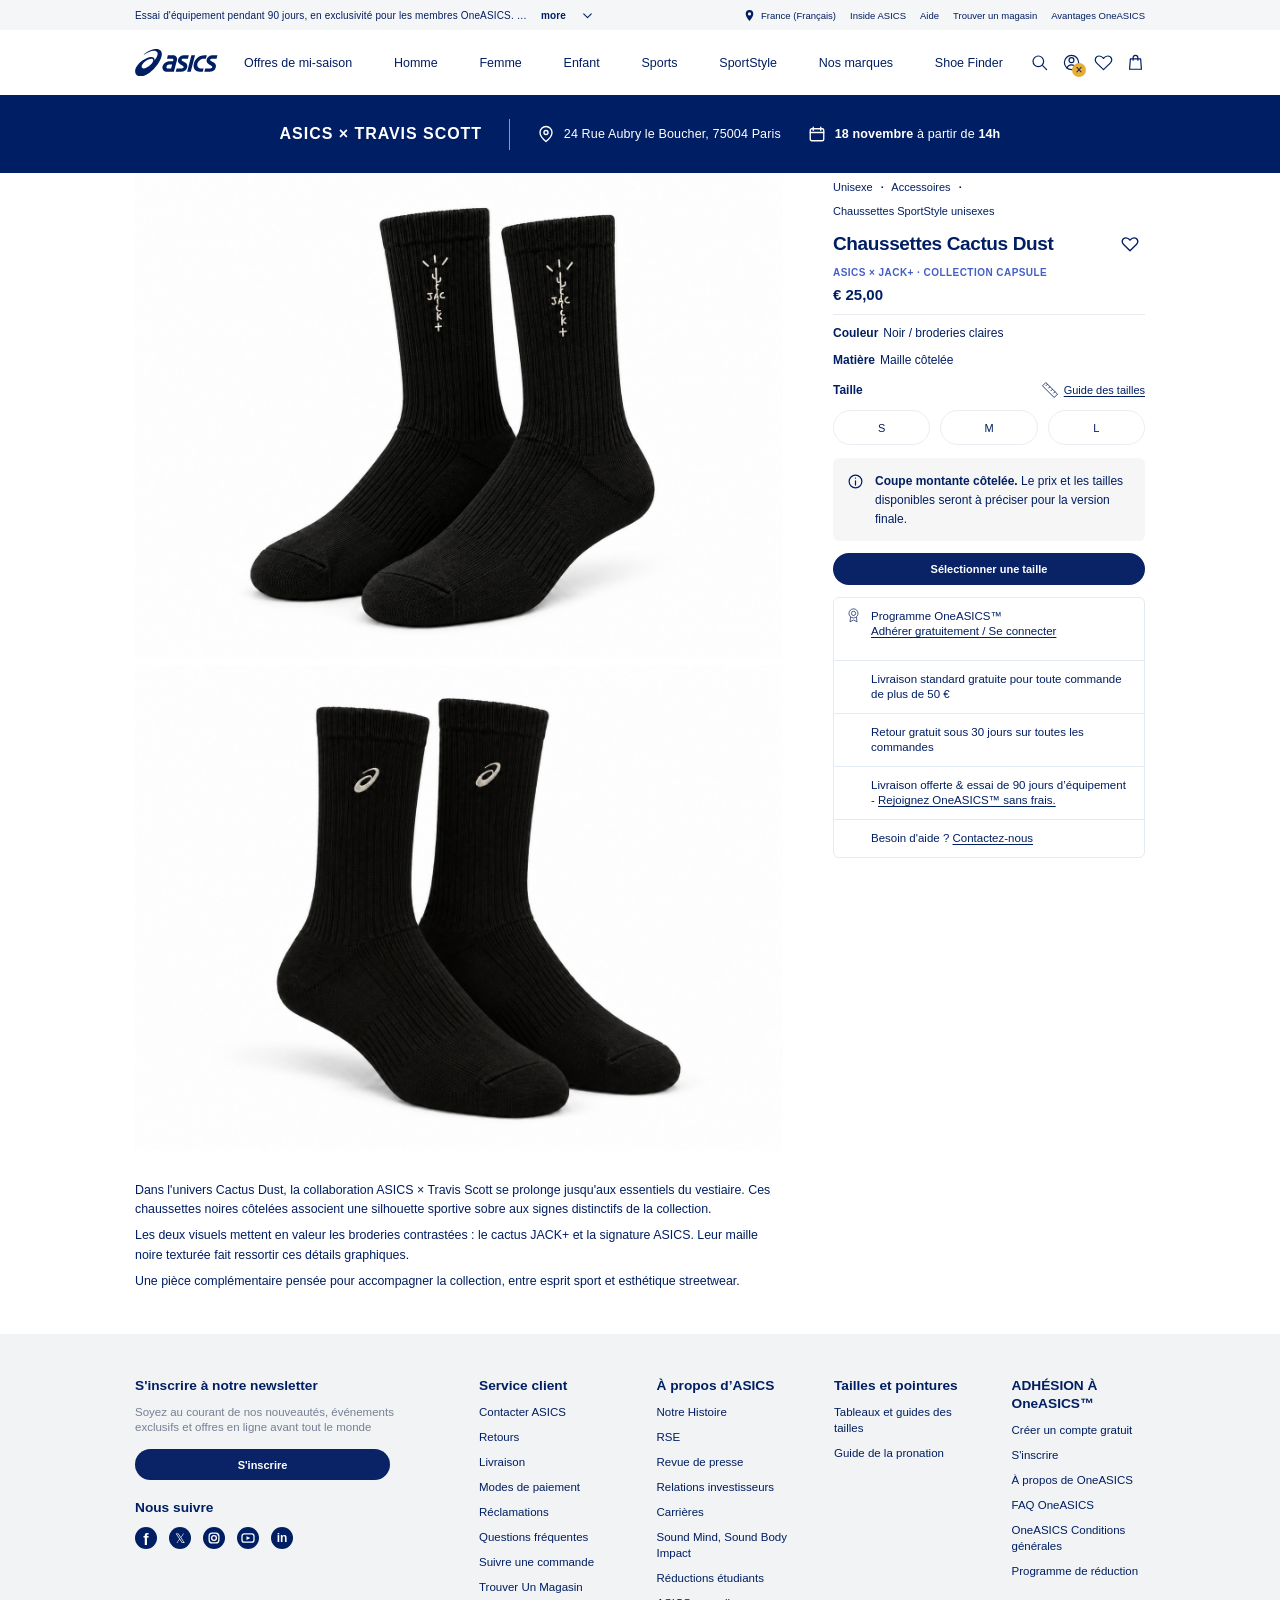
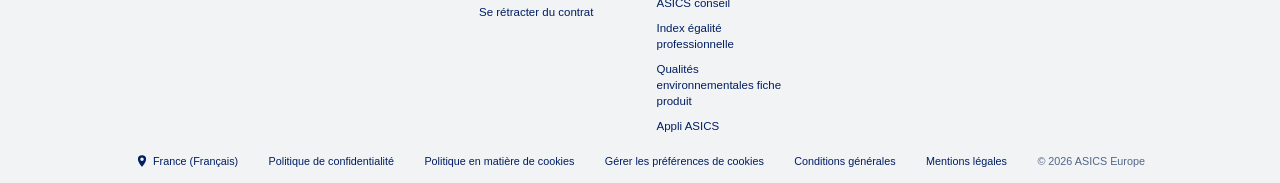
==== chaussettes.html @ 666a6834 "mise en ligne du site Asics X Travis Scott" ====
<!DOCTYPE html>
<html lang="fr">
<head>
  <meta charset="UTF-8">
  <meta name="viewport" content="width=device-width, initial-scale=1.0">
  <meta name="color-scheme" content="light">
  <title>Chaussettes Cactus Dust | ASICS x Travis Scott</title>
  <link rel="stylesheet" href="chaussettes.css">
</head>
<body>
  <!-- Barre d'informations superieure : volontairement non cliquable -->
  <div class="utility-bar">
    <div class="page-width utility-inner">
      <div class="utility-offer">
        <span class="utility-offer-text">Essai d'équipement pendant 90 jours, en exclusivité pour les membres OneASICS. G...</span>
        <strong>more</strong>
        <svg width="13" height="13" viewBox="0 0 24 24" fill="none" aria-hidden="true"><path d="m5 9 7 7 7-7" stroke="currentColor" stroke-width="2" stroke-linecap="round" stroke-linejoin="round"/></svg>
      </div>
      <div class="utility-right">
        <span class="utility-country">
          <svg viewBox="0 0 24 24" width="13" height="13" aria-hidden="true"><path fill="currentColor" d="M12 2a7 7 0 0 0-7 7c0 5 7 13 7 13s7-8 7-13a7 7 0 0 0-7-7Zm0 10a3 3 0 1 1 0-6 3 3 0 0 1 0 6Z"/></svg>
          France (Français)
        </span>
        <span>Inside ASICS</span>
        <span>Aide</span>
        <span>Trouver un magasin</span>
        <span>Avantages OneASICS</span>
      </div>
    </div>
  </div>

  <!-- Comme dans la page chaussure, seul le logo ASICS est cliquable. -->
  <header class="site-header">
    <div class="page-width header-inner">
      <a href="index.html" class="brand-logo" aria-label="ASICS - Retour a l'accueil">
        <svg xmlns="http://www.w3.org/2000/svg" width="97" height="32" fill="none" viewBox="0 0 97 32" class="asics-logo" aria-hidden="true"><path fill="#001E63" d="M10.103 22.696c-1.827 0-2.704-1.404-2.247-3.029.946-3.365 7.03-8.353 11.172-8.353 3.025 0 2.795 2.702 1.025 5.007l-.982 1.085c-3.511 3.447-6.77 5.29-8.968 5.29M24.918 0C19.627.003 13.8 3.237 10.144 6.3l.288.419C16.11 2.74 23.99.152 26.164 4.033c1.146 2.048-.801 6.183-3.542 9.451.657-1.444.223-4.214-3.6-4.214C12.664 9.27.155 17.69.155 26.3.154 29.75 2.546 32 6.49 32c10.555 0 24.875-17.297 24.875-25.986C31.365 2.946 29.599 0 24.918 0M38.508 22.694c-.614 0-1.125-.215-1.444-.605-.335-.41-.434-.992-.274-1.592.35-1.304 1.754-2.325 3.198-2.325h3.397l-1.212 4.522zm9.767-13.562c-.974-1.194-2.546-1.728-3.672-1.728h-6.175L37.38 11.31h5.822l.559.06c.005 0 .536.06.827.46.242.33.276.824.103 1.469l-.276 1.029H40.75c-3.159 0-7.56 2.264-8.54 5.922-.489 1.824-.06 3.404.888 4.566.941 1.152 2.715 1.787 4.633 1.787h3.396v.001h4.318l3.517-13.12c.584-2.185-.05-3.572-.685-4.35M90.686 7.403c-1.67 0-3.222.494-4.485 1.429-1.275.944-1.978 2.078-2.397 3.64-.907 3.39 1.756 5.025 3.898 6.184 1.535.83 2.86 1.548 2.576 2.61-.205.763-.537 1.429-2.425 1.429h-5.766l-1.047 3.907h6.381c1.713 0 3.291-.356 4.564-1.331 1.275-.982 1.995-2.347 2.441-4.013.425-1.586.137-3.099-.883-4.232-.85-.945-2.075-1.606-3.155-2.189-1.381-.743-2.682-1.444-2.455-2.296.14-.513.651-1.231 1.766-1.231h5.605l1.05-3.907zM57.226 7.403c-1.671 0-3.223.494-4.485 1.429-1.276.944-1.977 2.078-2.398 3.64-.908 3.39 1.757 5.025 3.898 6.184 1.535.83 2.86 1.548 2.576 2.61-.205.763-.537 1.429-2.426 1.429h-5.765l-1.048 3.907h6.38c1.716 0 3.293-.356 4.565-1.331 1.275-.982 1.994-2.347 2.44-4.013.426-1.586.137-3.099-.881-4.232-.852-.945-2.077-1.606-3.157-2.189-1.38-.743-2.682-1.444-2.453-2.296.136-.513.651-1.231 1.765-1.231h5.605l1.05-3.907zM65.934 7.403l-5.005 19.2h4.226l5.004-19.2zM81.409 7.403c-7.445.026-11.34 4.982-12.577 9.6-1.467 5.473 1.45 9.6 6.78 9.6h3.575l1.047-3.908h-3.572c-1.997 0-4.74-1.57-3.636-5.692.88-3.277 4.074-5.693 7.584-5.693h2.266l1.05-3.907z"/></svg>
      </a>

      <nav class="main-navigation" aria-label="Rubriques du site (presentation uniquement)">
        <span>Offres de mi-saison</span>
        <span>Homme</span>
        <span>Femme</span>
        <span>Enfant</span>
        <span>Sports</span>
        <span>SportStyle</span>
        <span>Nos marques</span>
        <span>Shoe Finder</span>
      </nav>

      <div class="header-icons" aria-hidden="true">
        <span class="header-icon"><svg viewBox="0 0 24 24" fill="none"><circle cx="10.5" cy="10.5" r="6.7"/><path d="m16 16 5 5"/></svg></span>
        <span class="header-icon member-icon"><svg viewBox="0 0 24 24" fill="none"><circle cx="12" cy="12" r="9"/><circle cx="12" cy="9" r="3.1"/><path d="M6.3 19c.9-2.5 2.9-4.1 5.7-4.1s4.8 1.6 5.7 4.1"/></svg><span class="member-mark">×</span></span>
        <span class="header-icon"><svg viewBox="0 0 24 24" fill="none"><path d="M12 21 3.5 12.7C-.2 9 2 3.8 6.6 3.8c2.3 0 4 1.2 5.4 3.1 1.4-1.9 3.1-3.1 5.4-3.1 4.6 0 6.8 5.2 3.1 8.9L12 21Z"/></svg></span>
        <span class="header-icon"><svg viewBox="0 0 24 24" fill="none"><path d="M5.5 7.5h13l1 13h-15l1-13Z"/><path d="M9 9V6a3 3 0 0 1 6 0v3"/></svg></span>
      </div>
    </div>
  </header>

  <div class="collection-banner" aria-label="Rendez-vous ASICS Travis Scott le 18 novembre à Paris">
    <span class="collection-banner-label">ASICS × TRAVIS SCOTT</span>
    <span class="collection-banner-divider" aria-hidden="true"></span>
    <div class="collection-banner-details">
      <a class="collection-banner-address" href="https://www.google.com/maps/place//data=!4m2!3m1!1s0x47e66e1eb0191523:0x82571dca6a270c8f?sa=X&amp;ved=1t:8290&amp;ictx=111" target="_blank" rel="noopener noreferrer" aria-label="Voir le lieu sur Google Maps : 24 Rue Aubry le Boucher, 75004 Paris">
        <svg viewBox="0 0 24 24" fill="none" aria-hidden="true"><path d="M20 10c0 5.5-8 12-8 12S4 15.5 4 10a8 8 0 1 1 16 0Z" stroke="currentColor" stroke-width="1.8" stroke-linejoin="round"/><circle cx="12" cy="10" r="2.7" stroke="currentColor" stroke-width="1.8"/></svg>
        <span>24 Rue Aubry le Boucher, 75004 Paris</span>
      </a>
      <span class="collection-banner-date">
        <svg viewBox="0 0 24 24" fill="none" aria-hidden="true"><rect x="3" y="5" width="18" height="16" rx="2" stroke="currentColor" stroke-width="1.8"/><path d="M7 3v4M17 3v4M3 10h18" stroke="currentColor" stroke-width="1.8" stroke-linecap="round"/></svg>
        <span><strong>18 novembre</strong> à partir de <strong>14h</strong></span>
      </span>
    </div>
  </div>

  <main class="product-page">
    <div class="page-width product-layout">
      <div class="gallery-and-story">
        <section class="product-gallery" aria-label="Photographies des chaussettes ASICS et JACK+">
          <figure class="product-photo">
            <img src="chaussettes-jack.png" alt="Paire de chaussettes noires côtelées, avec la broderie blanche JACK+ en forme de cactus" fetchpriority="high">
          </figure>
          <figure class="product-photo">
            <img src="chaussettes-asics.png" alt="Paire de chaussettes noires côtelées, avec le logo ASICS brodé en blanc" loading="lazy">
          </figure>
        </section>

        <section class="product-description" aria-label="Description des chaussettes">
          <p>Dans l'univers Cactus Dust, la collaboration ASICS × Travis Scott se prolonge jusqu'aux essentiels du vestiaire. Ces chaussettes noires côtelées associent une silhouette sportive sobre aux signes distinctifs de la collection.</p>
          <p>Les deux visuels mettent en valeur les broderies contrastées : le cactus JACK+ et la signature ASICS. Leur maille noire texturée fait ressortir ces détails graphiques.</p>
          <p>Une pièce complémentaire pensée pour accompagner la collection, entre esprit sport et esthétique streetwear.</p>
        </section>
      </div>

      <aside class="product-details" aria-label="Informations des chaussettes">
        <div class="breadcrumbs">
          <div>Unisexe <span class="bullet">·</span> Accessoires <span class="bullet">·</span></div>
          <div>Chaussettes SportStyle unisexes</div>
        </div>

        <div class="title-row">
          <h1>Chaussettes Cactus Dust</h1>
          <svg class="title-heart" viewBox="0 0 24 24" fill="none" aria-hidden="true"><path d="M12 21 3.5 12.7C-.2 9 2 3.8 6.6 3.8c2.3 0 4 1.2 5.4 3.1 1.4-1.9 3.1-3.1 5.4-3.1 4.6 0 6.8 5.2 3.1 8.9L12 21Z"/></svg>
        </div>

        <div class="reviews"><span class="capsule-label">ASICS × JACK+ · COLLECTION CAPSULE</span></div>
        <p class="product-price">€ 25,00</p>

        <div class="product-options">
          <p class="option-line"><strong>Couleur</strong><span>Noir / broderies claires</span></p>
          <p class="option-line"><strong>Matière</strong><span>Maille côtelée</span></p>
          <div class="size-heading">
            <strong>Taille</strong>
            <span class="size-guide"><svg viewBox="0 0 24 24" fill="none" aria-hidden="true"><path d="m3 7 4-4 14 14-4 4L3 7Z"/><path d="m7 7 2-2M10 10l2-2m1 5 2-2m1 5 2-2"/></svg>Guide des tailles</span>
          </div>
          <div class="sizes socks-sizes" aria-label="Exemples de tailles, à confirmer">
            <span>S</span><span>M</span><span>L</span>
          </div>
          <div class="fit-advice">
            <svg viewBox="0 0 24 24" fill="none" aria-hidden="true"><circle cx="12" cy="12" r="9"/><path d="M12 11v6M12 7.1v.2"/></svg>
            <span><strong>Coupe montante côtelée.</strong> Le prix et les tailles disponibles seront à préciser pour la version finale.</span>
          </div>
          <div class="select-size-look">Sélectionner une taille</div>
        </div>

        <section class="benefits" aria-label="Services ASICS (présentation)">
          <div class="benefit-row benefit-members">
            <svg class="benefit-medal" viewBox="0 0 24 24" fill="none" aria-hidden="true"><circle cx="12" cy="9" r="6.4"/><circle cx="12" cy="9" r="3"/><path d="m8 14-1 7 5-2.7 5 2.7-1-7"/></svg>
            <div>Programme OneASICS™<br><span class="visual-link">Adhérer gratuitement / Se connecter</span></div>
          </div>
          <div class="benefit-row">Livraison standard gratuite pour toute commande de plus de 50 €</div>
          <div class="benefit-row">Retour gratuit sous 30 jours sur toutes les commandes</div>
          <div class="benefit-row">Livraison offerte &amp; essai de 90 jours d’équipement - <span class="visual-link">Rejoignez OneASICS™ sans frais.</span></div>
          <div class="benefit-row">Besoin d'aide ? <span class="visual-link">Contactez-nous</span></div>
        </section>
      </aside>
    </div>
  </main>

  <footer class="site-footer">
    <div class="page-width footer-container">
      <div class="footer-grid">
        <section class="footer-newsletter">
          <h2>S'inscrire à notre newsletter</h2>
          <p>Soyez au courant de nos nouveautés, événements exclusifs et offres en ligne avant tout le monde</p>
          <div class="newsletter-look">S'inscrire</div>
          <h2 class="follow-title">Nous suivre</h2>
          <div class="social-icons" aria-label="Réseaux sociaux (icônes non cliquables)">
            <span class="social-item social-facebook" aria-hidden="true">f</span>
            <span class="social-item social-x" aria-hidden="true">𝕏</span>
            <span class="social-item social-instagram" aria-hidden="true"><svg viewBox="0 0 24 24" fill="none"><rect x="5.5" y="5.5" width="13" height="13" rx="4"/><circle cx="12" cy="12" r="3.2"/><circle cx="16.3" cy="7.8" r=".8" fill="currentColor" stroke="none"/></svg></span>
            <span class="social-item social-youtube" aria-hidden="true"><svg viewBox="0 0 24 24" fill="none"><rect x="4" y="6.5" width="16" height="11" rx="3" stroke="currentColor"/><path d="m10 9.5 5 2.5-5 2.5V9.5Z" fill="currentColor" stroke="none"/></svg></span>
            <span class="social-item social-linkedin" aria-hidden="true">in</span>
          </div>
        </section>

        <section class="footer-column">
          <h2>Service client</h2>
          <span>Contacter ASICS</span>
          <span>Retours</span>
          <span>Livraison</span>
          <span>Modes de paiement</span>
          <span>Réclamations</span>
          <span>Questions fréquentes</span>
          <span>Suivre une commande</span>
          <span>Trouver Un Magasin</span>
          <span>Se rétracter du contrat</span>
        </section>
        <section class="footer-column">
          <h2>À propos d’ASICS</h2>
          <span>Notre Histoire</span>
          <span>RSE</span>
          <span>Revue de presse</span>
          <span>Relations investisseurs</span>
          <span>Carrières</span>
          <span>Sound Mind, Sound Body Impact</span>
          <span>Réductions étudiants</span>
          <span>ASICS conseil</span>
          <span>Index égalité professionnelle</span>
          <span>Qualités environnementales fiche produit</span>
          <span>Appli ASICS</span>
        </section>
        <section class="footer-column">
          <h2>Tailles et pointures</h2>
          <span>Tableaux et guides des tailles</span>
          <span>Guide de la pronation</span>
        </section>
        <section class="footer-column">
          <h2>ADHÉSION À<br>OneASICS™</h2>
          <span>Créer un compte gratuit</span>
          <span>S'inscrire</span>
          <span>À propos de OneASICS</span>
          <span>FAQ OneASICS</span>
          <span>OneASICS Conditions générales</span>
          <span>Programme de réduction</span>
        </section>
      </div>

      <div class="footer-bottom">
        <span class="bottom-country"><svg viewBox="0 0 24 24" width="14" height="14" aria-hidden="true"><path fill="currentColor" d="M12 2a7 7 0 0 0-7 7c0 5 7 13 7 13s7-8 7-13a7 7 0 0 0-7-7Zm0 10a3 3 0 1 1 0-6 3 3 0 0 1 0 6Z"/></svg> France (Français)</span>
        <span>Politique de confidentialité</span>
        <span>Politique en matière de cookies</span>
        <span>Gérer les préférences de cookies</span>
        <span>Conditions générales</span>
        <span>Mentions légales</span>
        <span class="copyright">© 2026 ASICS Europe</span>
      </div>
    </div>
  </footer>
</body>
</html>
---- chaussettes.css ----
/* =========================================================
   ASICS x Travis Scott - Fiche produit : Chaussettes Cactus Dust
   Le seul element cliquable est le logo ASICS (index.html).
   ========================================================= */

:root {
  --asics-blue: #001e63;
  --navy: #071f61;
  --rating: #435fc7;
  --pale: #f7f7f7;
  --line: #e5e9f0;
  --footer: #f1f3f4;
  --width: 1010px;
}

*, *::before, *::after { box-sizing: border-box; }
html { scroll-behavior: auto; }
body { margin: 0; color: var(--asics-blue); background: #fff; font-family: Arial, Helvetica, sans-serif; font-size: 12px; -webkit-font-smoothing: antialiased; }
img, svg { display: block; }
.page-width { width: min(calc(100% - 40px), var(--width)); margin-inline: auto; }

/* Ligne d'information situee AU-DESSUS du menu */
.utility-bar { min-height: 30px; background: #f5f6f7; font-size: 10px; }
.utility-inner { min-height: 30px; display: flex; justify-content: space-between; align-items: center; gap: 15px; }
.utility-offer { display: flex; align-items: center; min-width: 0; gap: 8px; letter-spacing: .015em; white-space: nowrap; }
.utility-offer-text { max-width: 398px; overflow: hidden; text-overflow: ellipsis; }
.utility-offer strong { font-size: 10px; font-weight: 700; }
.utility-offer svg { margin-left: 7px; }
.utility-right { display: flex; align-items: center; justify-content: flex-end; gap: 14px; font-size: 9.5px; white-space: nowrap; }
.utility-country { display: flex; align-items: center; gap: 5px; }

/* Menu ASICS. Tous les items sont de simples textes/illustrations. */
.site-header { position: sticky; top: 0; z-index: 10; background: #fff; }
.header-inner { height: 65px; display: flex; align-items: center; gap: 26px; }
.brand-logo { width: 83px; flex: 0 0 83px; display: inline-flex; align-items: center; text-decoration: none; cursor: pointer; }
.asics-logo { width: 83px; height: auto; }
.brand-logo:focus-visible { outline: 2px solid var(--asics-blue); outline-offset: 6px; border-radius: 2px; }
.main-navigation { display: flex; align-items: center; justify-content: space-between; gap: 19px; flex: 1 1 auto; white-space: nowrap; font-size: 12.5px; }
.main-navigation span { cursor: default; }
.header-icons { margin-left: auto; display: flex; flex: 0 0 auto; align-items: center; gap: 12px; }
.header-icon { position: relative; display: grid; place-items: center; width: 20px; height: 23px; }
.header-icon svg { width: 19px; height: 19px; stroke: var(--asics-blue); stroke-width: 1.5; stroke-linecap: round; stroke-linejoin: round; }
.member-mark { position: absolute; bottom: -3px; right: -5px; width: 14px; height: 14px; border-radius: 50%; display: grid; place-items: center; font-size: 12px; line-height: 1; color: var(--asics-blue); background: #e7ad37; }

/* Banderole ajoutee ENTRE le menu et les photos */
.collection-banner { min-height: 39px; padding: 10px 18px; background: var(--asics-blue); color: #fff; display: flex; align-items: center; justify-content: center; gap: 18px; text-align: center; font-size: 11.5px; font-weight: 500; letter-spacing: .06em; }
.collection-banner-label { font-weight: 700; letter-spacing: .10em; }
.collection-banner-divider { display: inline-block; height: 15px; width: 1px; background: rgba(255,255,255,.52); }

/* Mise en page produit : 648px de galerie + 312px d'informations */
.product-layout { display: grid; grid-template-columns: minmax(0, 648px) minmax(0, 312px); gap: 50px; align-items: start; }
.gallery-and-story { min-width: 0; }
.product-gallery { display: flex; flex-direction: column; gap: 6px; }
.product-photo { width: 100%; aspect-ratio: 648 / 519; margin: 0; overflow: hidden; background: var(--pale); }
.product-photo img { width: 100%; height: 100%; object-fit: contain; object-position: center; }

/* Description affichee sous les 3 images */
.product-description { margin: 30px 0 0; line-height: 1.55; font-size: 12.4px; }
.product-description p { margin: 0 0 7px; }

/* Partie droite du produit */
.product-details { position: sticky; top: -275px; align-self: start; min-width: 0; padding-top: 2px; }
.breadcrumbs { font-size: 11px; line-height: 24px; }
.bullet { display: inline-block; padding: 0 5px; font-weight: 700; }
.title-row { display: flex; justify-content: space-between; align-items: center; gap: 10px; margin-top: 7px; }
h1 { margin: 0; font-size: 19px; line-height: 27px; letter-spacing: -.02em; font-weight: 700; }
.title-heart { width: 18px; height: 18px; flex: 0 0 18px; margin-right: 6px; stroke: var(--asics-blue); stroke-width: 1.8; stroke-linejoin: round; }
.reviews { display: flex; align-items: center; gap: 9px; margin-top: 10px; white-space: nowrap; font-size: 10px; }
.rating-stars { color: var(--rating); font-size: 16.5px; letter-spacing: -1.5px; line-height: 19px; }
.rating-count { margin-left: 1px; }
.review-text { margin-left: 1px; }
.product-price { margin: 8px 0 0; padding-bottom: 11px; font-size: 15px; font-weight: 700; border-bottom: 1px solid var(--line); }

.product-options { padding-top: 11px; }
.option-line { display: flex; align-items: center; gap: 5px; margin: 0 0 13px; font-size: 12px; }
.option-line strong, .size-heading strong { font-weight: 700; }
.size-heading { margin: 3px 0 10px; display: flex; align-items: center; justify-content: space-between; font-size: 12px; }
.size-guide { display: flex; align-items: center; gap: 4px; text-decoration: underline; text-underline-offset: 2px; font-size: 11px; }
.size-guide svg { width: 20px; height: 20px; stroke: var(--asics-blue); stroke-width: 1; }
.sizes { display: grid; grid-template-columns: repeat(6, minmax(0, 1fr)); column-gap: 10px; row-gap: 7px; }
.sizes span { width: 100%; height: 30px; border: 1px solid #e9edf2; border-radius: 100px; display: flex; justify-content: center; align-items: center; font-size: 11px; background: #fff; }
.fit-advice { min-height: 68px; margin-top: 13px; padding: 14px 14px 12px; background: #f6f6f6; border-radius: 6px; display: flex; align-items: flex-start; gap: 11px; font-size: 12px; line-height: 19px; }
.fit-advice > svg { width: 17px; height: 17px; flex: 0 0 17px; stroke: var(--asics-blue); stroke-width: 1.7; stroke-linecap: round; margin-top: 1px; }
.fit-advice strong { font-weight: 700; }
.select-size-look { height: 32px; margin-top: 12px; background: #092366; border-radius: 999px; color: #fff; display: flex; align-items: center; justify-content: center; font-size: 11px; font-weight: 700; cursor: default; }

.benefits { margin-top: 12px; border: 1px solid #e3eaf4; border-radius: 6px; overflow: hidden; font-size: 11.5px; }
.benefit-row { position: relative; padding: 11px 12px 11px 37px; min-height: 46px; border-bottom: 1px solid #e3eaf4; line-height: 15px; }
.benefit-row:last-child { border-bottom: 0; min-height: 35px; }
.benefit-members { padding-top: 11px; padding-bottom: 12px; min-height: 63px; }
.benefit-medal { position: absolute; left: 11px; top: 9px; width: 17px; height: 17px; stroke: var(--asics-blue); stroke-width: 1; }
.visual-link { text-decoration: underline; text-underline-offset: 2px; cursor: default; }

/* Grand pied de page reproduit depuis la capture */
.site-footer { margin-top: 36px; background: var(--footer); }
.footer-container { padding-top: 43px; padding-bottom: 15px; }
.footer-grid { display: grid; grid-template-columns: 300px repeat(4, minmax(0, 1fr)); gap: 44px; min-height: 352px; }
.footer-grid h2 { margin: 0 0 10px; font-size: 13.7px; line-height: 18px; font-weight: 700; }
.footer-newsletter p { max-width: 275px; color: #758093; font-size: 11.5px; line-height: 15px; margin: 0 0 14px; }
.newsletter-look { width: 255px; max-width: 100%; height: 31px; display: grid; place-items: center; border-radius: 100px; background: #092366; color: white; font-size: 11px; font-weight: 700; cursor: default; }
.footer-newsletter .follow-title { margin: 19px 0 10px; }
.social-icons { display: flex; align-items: center; gap: 12px; }
.social-item { width: 22px; height: 22px; display: grid; place-items: center; border-radius: 50%; background: var(--asics-blue); color: #fff; font-size: 16px; font-weight: 700; line-height: 1; cursor: default; }
.social-facebook { font-family: Arial, sans-serif; font-size: 16px; padding-top: 4px; }
.social-x { font-size: 13px; font-weight: 400; }
.social-item svg { width: 18px; height: 18px; stroke: currentColor; stroke-width: 1.7; }
.social-linkedin { font-size: 12px; }
.footer-column { display: flex; flex-direction: column; align-items: flex-start; gap: 9px; font-size: 11.5px; line-height: 16px; }
.footer-column h2 { margin-bottom: 0; }
.footer-column span { display: block; cursor: default; }
.footer-bottom { display: flex; align-items: center; justify-content: space-between; flex-wrap: wrap; gap: 10px 14px; padding-top: 20px; font-size: 10.8px; }
.bottom-country { display: flex; align-items: center; gap: 4px; white-space: nowrap; }
.copyright { white-space: nowrap; color: #52668c; }

/* Layout adaptatif pour les petits ecrans */
@media (max-width: 1120px) {
  .main-navigation { gap: 11px; font-size: 11px; }
  .header-inner { gap: 19px; }
  .header-icons { gap: 9px; }
  .product-layout { grid-template-columns: minmax(0, 1.9fr) minmax(285px, 1fr); gap: 30px; }
  .footer-grid { grid-template-columns: 275px repeat(4, minmax(0, 1fr)); gap: 22px; }
  .utility-right { gap: 8px; }
}
@media (max-width: 920px) {
  .utility-offer-text { max-width: 300px; }
  .utility-right span:not(.utility-country) { display: none; }
  .header-inner { gap: 12px; }
  .main-navigation { overflow-x: auto; justify-content: flex-start; scrollbar-width: none; }
  .main-navigation::-webkit-scrollbar { display: none; }
  .main-navigation span { flex: 0 0 auto; }
  .footer-grid { grid-template-columns: repeat(4, minmax(0, 1fr)); gap: 23px; }
  .footer-newsletter { grid-column: 1 / -1; }
  .footer-newsletter p { max-width: 310px; }
  .footer-grid { min-height: unset; }
  .footer-bottom { margin-top: 28px; }
}
@media (max-width: 740px) {
  .page-width { width: min(calc(100% - 28px), var(--width)); }
  .utility-bar { min-height: 27px; }
  .utility-inner { min-height: 27px; }
  .utility-offer-text { max-width: calc(100vw - 180px); }
  .utility-offer strong, .utility-offer svg, .utility-right { display: none; }
  .header-inner { height: 60px; }
  .brand-logo { flex-basis: 75px; width: 75px; }
  .asics-logo { width: 75px; }
  .header-icons { gap: 7px; }
  .header-icon { width: 18px; }
  .header-icon svg { width: 18px; }
  .collection-banner { gap: 7px; padding: 10px 12px; flex-wrap: wrap; line-height: 17px; font-size: 10px; }
  .collection-banner-divider { display: none; }
  .product-layout { grid-template-columns: 1fr; gap: 25px; }
  .product-photo { aspect-ratio: 1.22; }
  .product-description { margin-top: 20px; }
  .product-details { position: static; }
  .sizes { grid-template-columns: repeat(6, 1fr); gap: 8px; }
  .site-footer { margin-top: 35px; }
  .footer-grid { grid-template-columns: repeat(2, minmax(0, 1fr)); column-gap: 24px; row-gap: 25px; }
  .footer-newsletter { grid-column: 1 / -1; }
}
@media (max-width: 410px) {
  .main-navigation { font-size: 10.5px; }
  .header-icons { gap: 3px; }
  .header-icon:last-child { display: none; }
  .sizes { grid-template-columns: repeat(5, 1fr); }
  .footer-grid { grid-template-columns: 1fr 1fr; column-gap: 15px; }
  .footer-grid h2 { font-size: 12.5px; }
  .footer-column { font-size: 11px; }
}

/* Adaptations spécifiques aux chaussettes : deux photos au ratio 4:3. */
.product-photo { aspect-ratio: 4 / 3; background: #fff; }
.product-photo img { object-fit: contain; }
.capsule-label { font-size: 10px; font-weight: 700; letter-spacing: .045em; color: #435fc7; }
.socks-sizes { grid-template-columns: repeat(3, minmax(0, 1fr)); }
.socks-sizes span { height: 35px; }
@media (max-width: 740px) {
  .product-photo { aspect-ratio: 4 / 3; }
  .socks-sizes { grid-template-columns: repeat(3, minmax(0, 1fr)); }
}

/* === BANDEAU ASICS × TRAVIS SCOTT : ADRESSE ET RENDEZ-VOUS === */
.collection-banner {
  min-height: 78px; padding: 16px clamp(16px, 3vw, 48px);
  display: flex; align-items: center; justify-content: center;
  flex-wrap: wrap; gap: 12px clamp(14px, 2.1vw, 30px);
  background: #001e63; color: #fff;
  font-family: Arial, Helvetica, sans-serif; line-height: 1.4;
}
.collection-banner-label {
  font-size: clamp(14px, 1.25vw, 19px); font-weight: 800;
  letter-spacing: .06em; line-height: 1.3; white-space: nowrap;
}
.collection-banner-divider {
  display: inline-block; width: 1px; height: 31px;
  background: rgba(255,255,255,.55);
}
.collection-banner-details {
  display: flex; align-items: center; justify-content: center; flex-wrap: wrap;
  gap: 10px clamp(15px, 2.1vw, 30px);
}
.collection-banner-address, .collection-banner-date {
  display: inline-flex; align-items: center; justify-content: center; gap: 9px;
  font-size: clamp(12px, .98vw, 15px); font-weight: 500;
  letter-spacing: .01em; line-height: 1.45; text-align: center;
}
.collection-banner-address { color: #fff; text-decoration: none; text-underline-offset: 4px; }
.collection-banner-address:hover, .collection-banner-address:focus-visible { text-decoration: underline; }
.collection-banner-details svg { width: 18px; height: 18px; flex: 0 0 18px; }
.collection-banner-date strong { font-weight: 800; }
@media (max-width: 780px) {
  .collection-banner { flex-direction: column; min-height: 95px; gap: 9px; padding: 16px 12px; }
  .collection-banner-divider { display: none; }
  .collection-banner-label { font-size: 16px; }
  .collection-banner-details { flex-direction: column; gap: 7px; }
  .collection-banner-address, .collection-banner-date { font-size: 12px; }
}
/* Show the entire product photo, without cropping it in narrow cards. */
.collection-card__visual img { object-fit: contain; }
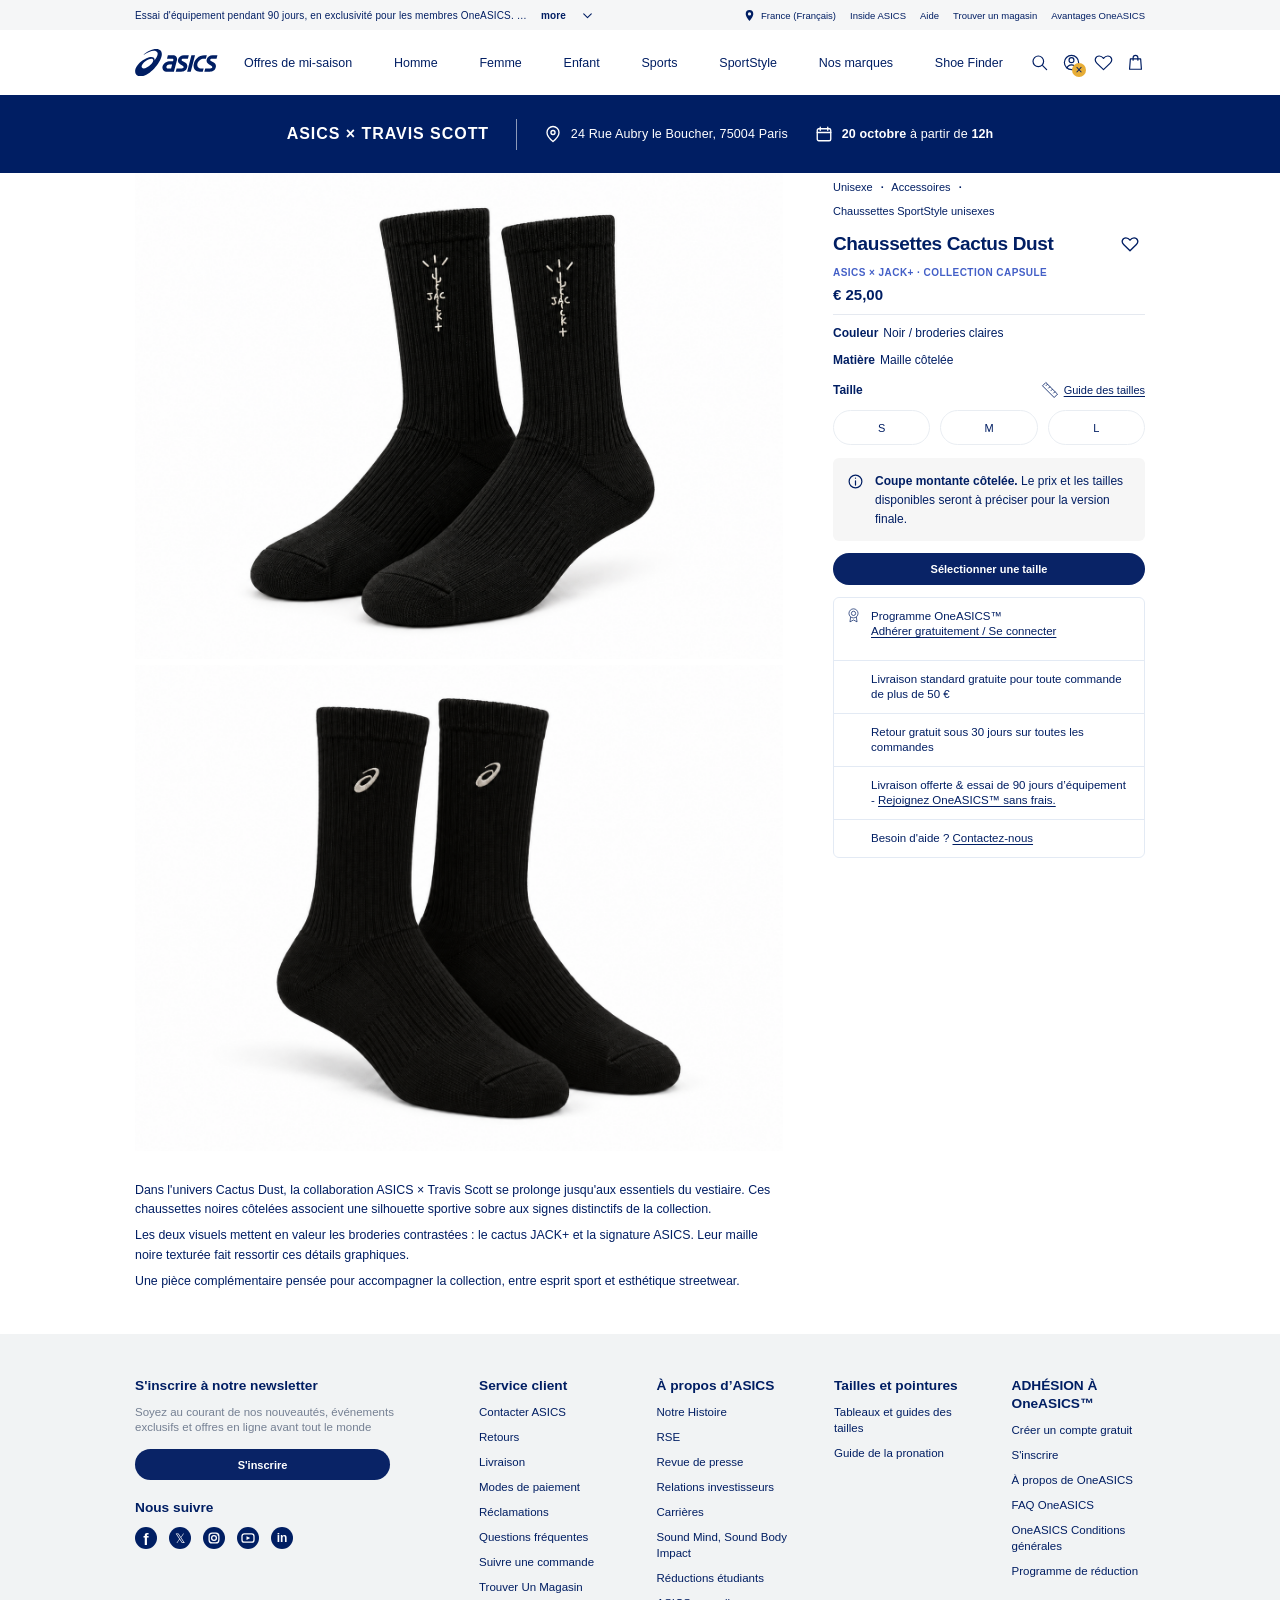
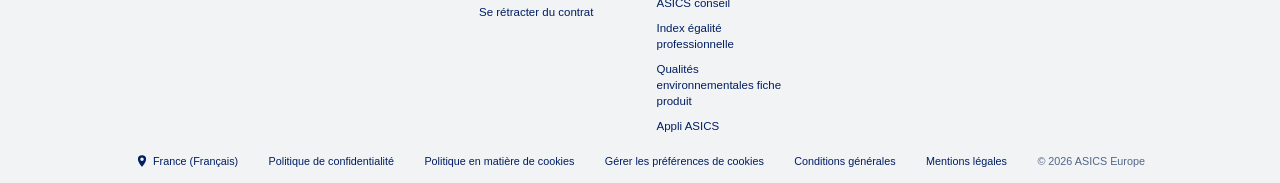
==== commit cb81de67: "modification date de sortie" ====
--- a/chaussettes.html
+++ b/chaussettes.html
@@ -66,7 +66,7 @@
       </a>
       <span class="collection-banner-date">
         <svg viewBox="0 0 24 24" fill="none" aria-hidden="true"><rect x="3" y="5" width="18" height="16" rx="2" stroke="currentColor" stroke-width="1.8"/><path d="M7 3v4M17 3v4M3 10h18" stroke="currentColor" stroke-width="1.8" stroke-linecap="round"/></svg>
-        <span><strong>18 novembre</strong> à partir de <strong>14h</strong></span>
+        <span><strong>20 octobre</strong> à partir de <strong>12h</strong></span>
       </span>
     </div>
   </div>
